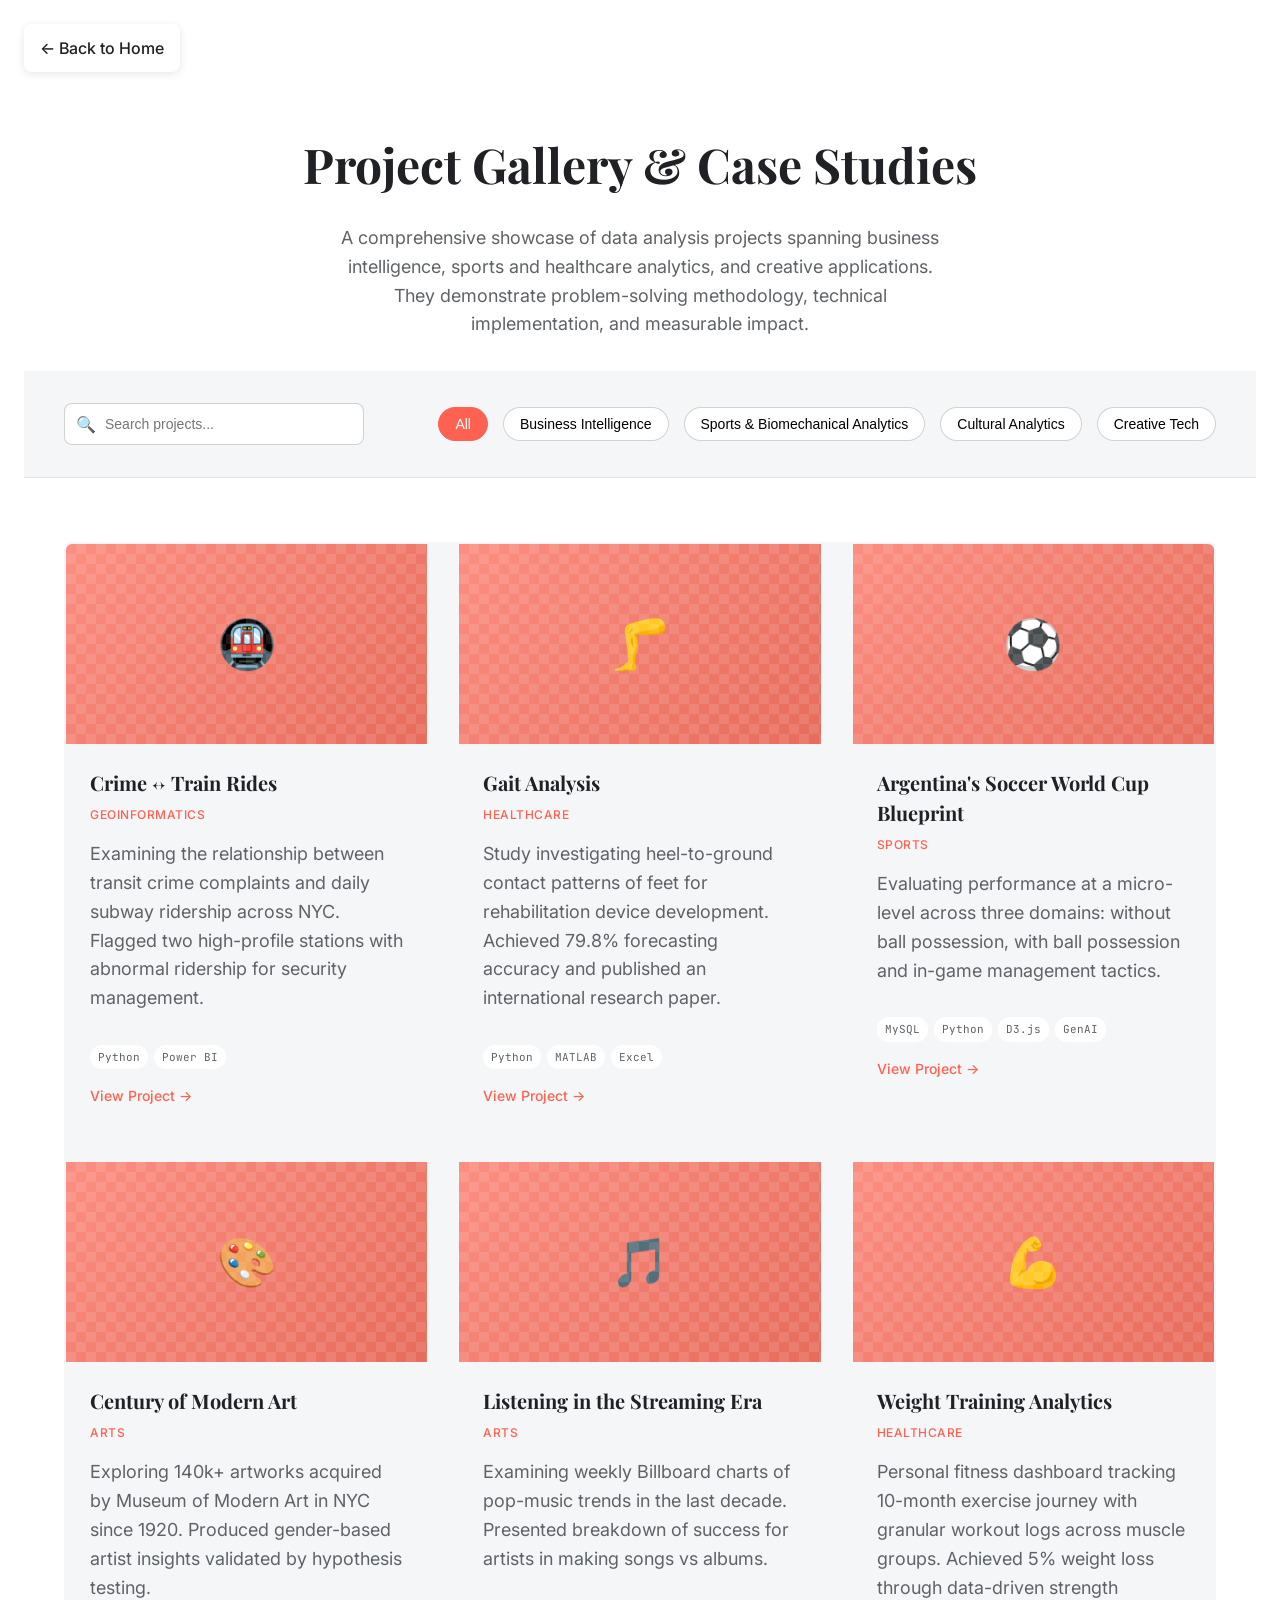
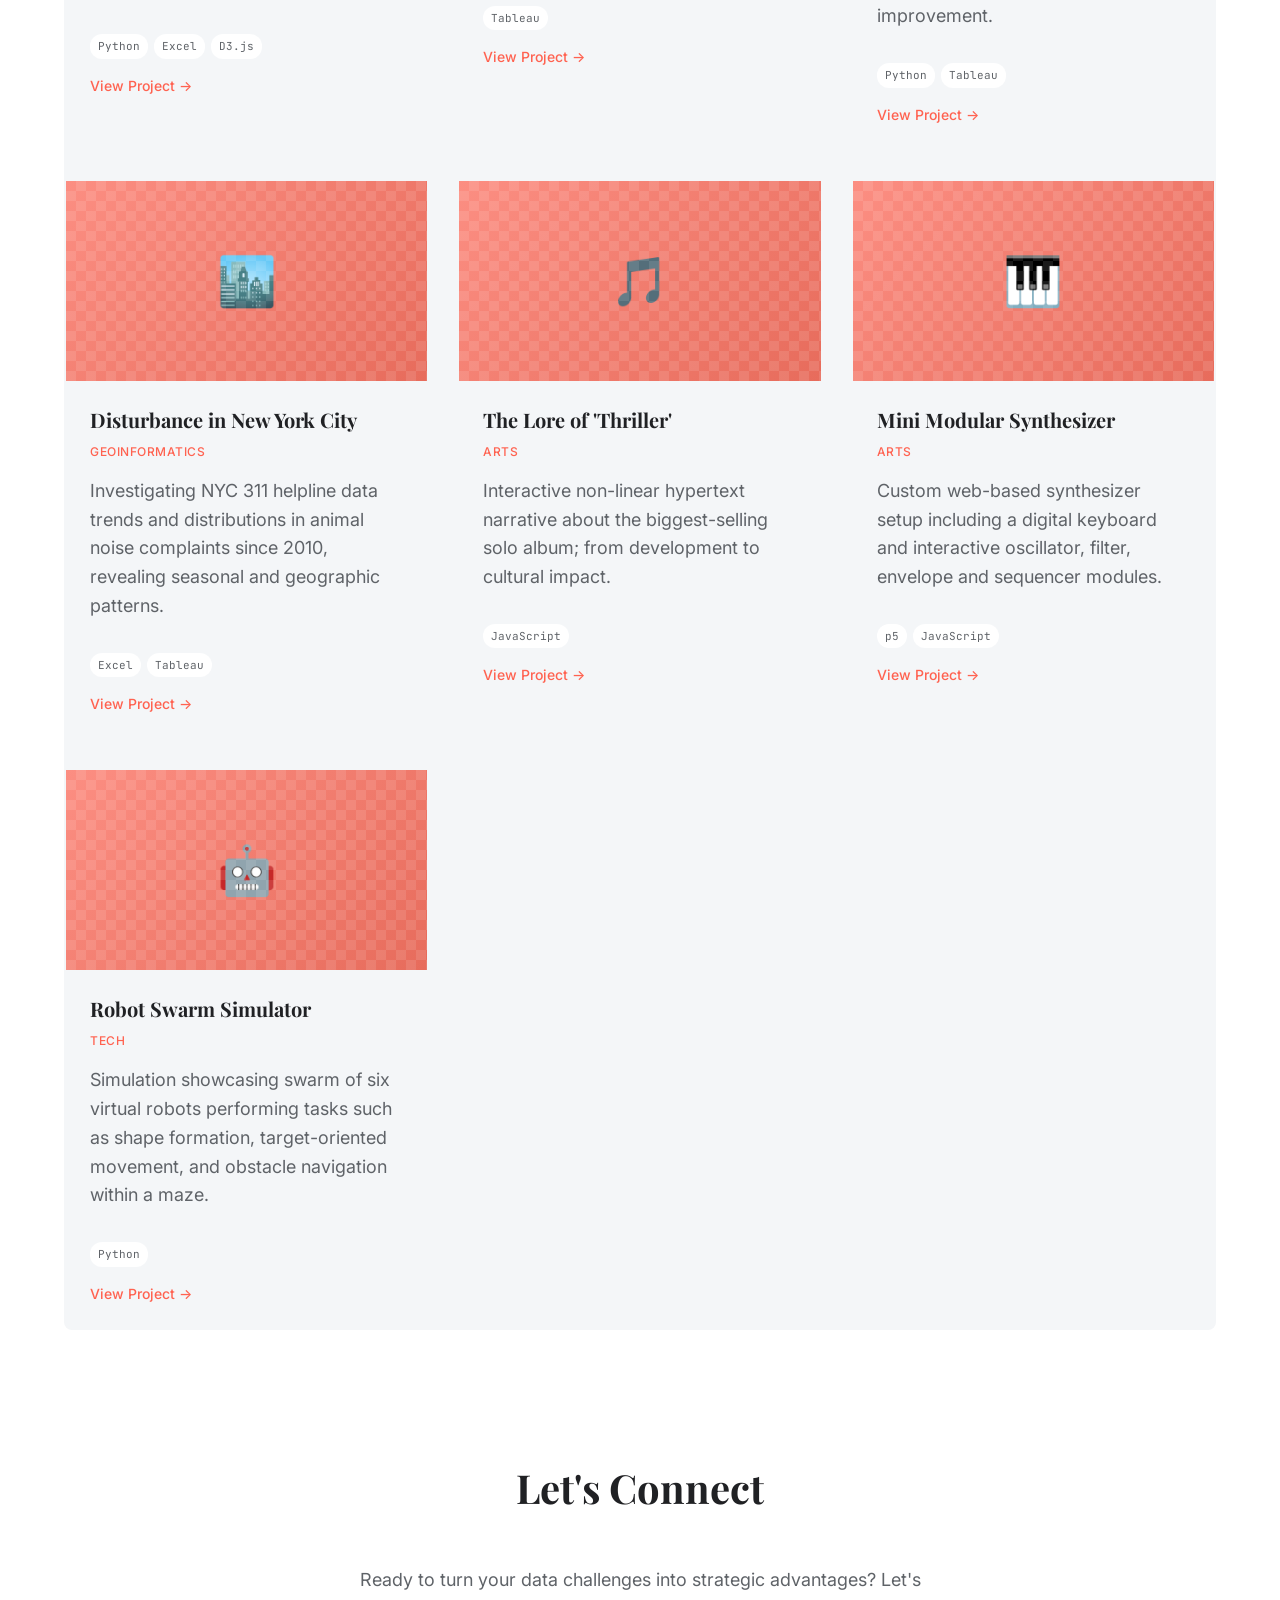
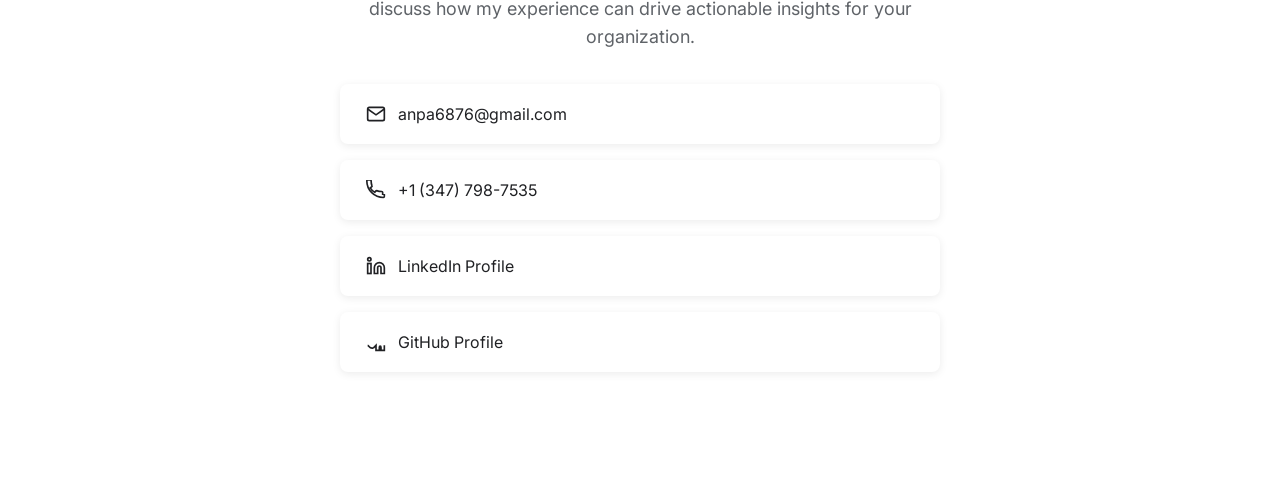
==== projects.html @ 703b0977 "Initial commit With latest experience" ====
<!DOCTYPE html>
<html lang="en">
<head>
  <meta charset="UTF-8">
  <meta name="viewport" content="width=device-width, initial-scale=1.0">
  <title>Partha's Project Gallery & Case Studies</title>
  <link rel="preconnect" href="https://fonts.googleapis.com">
  <link rel="preconnect" href="https://fonts.gstatic.com" crossorigin>
  <link href="https://fonts.googleapis.com/css2?family=Playfair+Display:wght@400;700&family=Inter:wght@400;500;600&family=JetBrains+Mono:wght@400;500&display=swap" rel="stylesheet">
  <link rel="stylesheet" href="styles.css">
  <style>
    /* Additional styles for projects page */
    .projects-hero {
      padding: 128px 0 64px;
      background: white;
    }
    
    .projects-hero .container {
      display: block;
      text-align: center;
    }
    
    .projects-hero h1 {
      font-family: 'Playfair Display', serif;
      font-weight: 700;
      font-size: clamp(32px, 5vw, 48px);
      margin-bottom: 24px;
      color: #202124;
    }
    
    .projects-hero p {
      font-size: 18px;
      color: #5f6368;
      max-width: 600px;
      margin: 0 auto 32px;
      line-height: 1.6;
    }
    
    .projects-stats {
      display: flex;
      justify-content: center;
      gap: 48px;
      flex-wrap: wrap;
      margin-bottom: 32px;
    }
    
    .stat-item {
      text-align: center;
    }
    
    .stat-number {
      font-weight: 600;
      font-size: 24px;
      color: #FF6250;
      display: block;
    }
    
    .stat-label {
      font-size: 14px;
      color: #5f6368;
    }
    
    .filters-section {
      padding: 32px 0;
      background: #F4F6F8;
      border-bottom: 1px solid rgba(32, 33, 36, 0.1);
    }
    
    .filters-container {
      max-width: 1200px;
      margin: 0 auto;
      padding: 0 24px;
      display: flex;
      flex-wrap: wrap;
      gap: 16px;
      align-items: center;
      justify-content: space-between;
    }
    
    .search-box {
      position: relative;
      flex: 1;
      max-width: 300px;
    }
    
    .search-box input {
      width: 100%;
      padding: 12px 16px 12px 40px;
      border: 1px solid rgba(32, 33, 36, 0.2);
      border-radius: 8px;
      font-size: 14px;
      background: white;
    }
    
    .search-box::before {
      content: '🔍';
      position: absolute;
      left: 12px;
      top: 50%;
      transform: translateY(-50%);
      color: #5f6368;
    }
    
    .category-filters {
      display: flex;
      flex-wrap: wrap;
      gap: 15px;
    }
    
    .category-btn {
      padding: 8px 16px;
      border: 1px solid rgba(32, 33, 36, 0.2);
      background: white;
      border-radius: 20px;
      font-size: 14px;
      cursor: pointer;
      transition: all 200ms ease;
    }
    
    .category-btn.active {
      background: #FF6250;
      color: white;
      border-color: #FF6250;
    }
    
    .category-btn:hover:not(.active) {
      background: #f8f9fa;
    }
    
    .projects-grid-full {
      padding: 64px 0;
      background: white;
    }
    
    .projects-grid-full .container {
      max-width: 1200px;
      margin: 0 auto;
      padding: 0 24px;
    }
    
    .grid {
      display: grid;
      grid-template-columns: repeat(3, 1fr);
      gap: 32px;
      background: #F4F6F8;
      border-radius: 8px;
      overflow: hidden;
      transition: all 200ms ease;
      border: 2px solid transparent;
    }
    
    .project-card-full:hover {
      transform: translateY(-4px);
      box-shadow: 0 8px 24px rgba(0, 0, 0, 0.12);
      border-color: #FF6250;
    }
    
    .project-image {
      height: 200px;
      background: linear-gradient(135deg, #ff6250b3, #e55542db);
      display: flex;
      align-items: center;
      justify-content: center;
      color: white;
      font-size: 48px;
      position: relative;
      overflow: hidden;
    }
    
    .project-image::after {
      content: '';
      position: absolute;
      inset: 0;
      background: linear-gradient(45deg, rgba(255,255,255,0.1) 25%, transparent 25%, transparent 75%, rgba(255,255,255,0.1) 75%), 
                  linear-gradient(45deg, rgba(255,255,255,0.1) 25%, transparent 25%, transparent 75%, rgba(255,255,255,0.1) 75%);
      background-size: 20px 20px;
      background-position: 0 0, 10px 10px;
    }
    
    .project-content-full {
      padding: 24px;
    }
    
    .project-header {
      display: flex;
      justify-content: between;
      align-items: flex-start;
      margin-bottom: 16px;
    }
    
    .project-title-full {
      font-family: 'Playfair Display', serif;
      font-weight: 700;
      font-size: 20px;
      color: #202124;
      margin-bottom: 8px;
      text-align: left;

    }
    
    .project-category {
      font-size: 12px;
      color: #FF6250;
      font-weight: 500;
      text-transform: uppercase;
      letter-spacing: 0.5px;
      text-align: left;

    }
    
    .project-description-full {
      color: #5f6368;
      font-size: 14px;
      line-height: 1.5;
      margin-bottom: 16px;
      text-align: left;
    }
    
    .project-tech-full {
      display: flex;
      flex-wrap: wrap;
      gap: 6px;
      margin-bottom: 16px;
    }
    
    .tech-tag-full {
      background: white;
      color: #5f6368;
      padding: 4px 8px;
      border-radius: 12px;
      font-size: 11px;
      font-family: 'JetBrains Mono', monospace;
    }
    
    .project-links {
      display: flex;
      gap: 12px;
    }
    
    .project-link-full {
      display: inline-flex;
      align-items: center;
      gap: 6px;
      color: #FF6250;
      text-decoration: none;
      font-size: 14px;
      font-weight: 500;
      transition: color 200ms ease;
    }
    
    .project-link-full:hover {
      color: #e55542;
    }
    
    .back-to-home {
      position: fixed;
      top: 24px;
      left: 24px;
      background: white;
      color: #202124;
      padding: 12px 16px;
      border-radius: 8px;
      text-decoration: none;
      font-weight: 500;
      box-shadow: 0 2px 8px rgba(0, 0, 0, 0.1);
      transition: all 200ms ease;
      z-index: 1000;
    }
    
    .back-to-home:hover {
      background: #FF6250;
      color: white;
      transform: translateY(-2px);
      box-shadow: 0 4px 12px rgba(255, 98, 80, 0.3);
    }
    
    @media (max-width: 768px) {
      .grid {
        grid-template-columns: repeat(2, 1fr);
        gap: 24px;
      }
    }
    
    @media (max-width: 640px) {
      .grid {
        grid-template-columns: 1fr;
        gap: 20px;
      }
      
      .projects-stats {
        gap: 24px;
      }
      
      .filters-container {
        flex-direction: column;
        align-items: stretch;
      }
      
      .search-box {
        max-width: none;
      }
      
      .category-filters {
        justify-content: center;
      }
      
      .back-to-home {
        position: static;
        margin: 24px;
        display: inline-block;
        text-align: center;
      }
    }
  </style>
</head>
<body>
  <a href="index.html" class="back-to-home">← Back to Home</a>

  <!-- Hero Section -->
  <section class="projects-hero">
    <div class="container">
      <h1>Project Gallery & Case Studies</h1>
      <p>A comprehensive showcase of data analysis projects spanning business intelligence, sports and healthcare analytics, and creative applications. They demonstrate problem-solving methodology, technical implementation, and measurable impact.</p>
      
      <!-- <div class="projects-stats">
        <div class="stat-item">
          <span class="stat-number">10</span>
          <span class="stat-label">Projects</span>
        </div>
        <div class="stat-item">
          <span class="stat-number">6</span>
          <span class="stat-label">Domains</span>
        </div>
        <div class="stat-item">
          <span class="stat-number">$1.2M</span>
          <span class="stat-label">Annual Impact</span>
        </div>
      </div>
    </div>
  </section> -->

  <!-- Filters -->
  <section class="filters-section">
    <div class="filters-container">
      <div class="search-box">
        <input type="text" id="searchInput" placeholder="Search projects...">
      </div>
      
      <div class="category-filters">
        <button class="category-btn active" data-category="all">All</button>
        <button class="category-btn" data-category="business">Business Intelligence</button>
        <button class="category-btn" data-category="sports">Sports & Biomechanical Analytics</button>
        <button class="category-btn" data-category="cultural">Cultural Analytics</button>
        <button class="category-btn" data-category="creative">Creative Tech</button>
      </div>
    </div>
  </section>

  <!-- Projects Grid -->
  <section class="projects-grid-full">
    <div class="container">
      <div class="grid" id="projectsGrid">
        <!-- Crime & Transit -->
        <div class="project-card-full" data-category="business">
          <div class="project-image">🚇</div>
          <div class="project-content-full">
            <div class="project-header">
              <div>
                <h3 class="project-title-full">Crime ↔ Train Rides</h3>
                <div class="project-category">Geoinformatics</div>
              </div>
            </div>
            <p class="project-description-full">
              Examining the relationship between transit crime complaints and daily subway ridership across NYC. Flagged two high-profile stations with abnormal ridership for security management.
            </p>
            <div class="project-tech-full">
              <span class="tech-tag-full">Python</span>
              <span class="tech-tag-full">Power BI</span>
            </div>
            <div class="project-links">
              <a href="https://a-partha.github.io/NYC-Subway-Analysis/report.html" class="project-link-full" target="_blank" rel="noopener">
                View Project →
              </a>
            </div>
          </div>
        </div>


        <!-- Muscle Modeling -->
        <div class="project-card-full" data-category="sports">
          <div class="project-image">🦵</div>
          <div class="project-content-full">
            <div class="project-header">
              <div>
                <h3 class="project-title-full">Gait Analysis</h3>
                <div class="project-category">Healthcare</div>
              </div>
            </div>
            <p class="project-description-full">
              Study investigating heel-to-ground contact patterns of feet for rehabilitation device development. Achieved 79.8% forecasting accuracy and published an international research paper.
            </p>
            <div class="project-tech-full">
              <span class="tech-tag-full">Python</span>
              <span class="tech-tag-full">MATLAB</span>
              <span class="tech-tag-full">Excel</span>
            </div>
            <div class="project-links">
              <a href="https://doi.org/10.1016/j.ifacol.2020.06.040" class="project-link-full" target="_blank" rel="noopener">
                View Project →
              </a>
            </div>
          </div>
        </div>

        
        <!-- World Cup -->
        <div class="project-card-full" data-category="sports">
          <div class="project-image">⚽</div>
          <div class="project-content-full">
            <div class="project-header">
              <div>
                <h3 class="project-title-full">Argentina's Soccer World Cup Blueprint</h3>
                <div class="project-category">Sports</div>
              </div>
            </div>
            <p class="project-description-full">
              Evaluating performance at a micro-level across three domains: without ball possession, with ball possession and in-game management tactics.
            </p>
            <div class="project-tech-full">
              <span class="tech-tag-full">MySQL</span>
              <span class="tech-tag-full">Python</span>
              <span class="tech-tag-full">D3.js</span>
              <span class="tech-tag-full">GenAI</span>
            </div>
            <div class="project-links">
              <a href="https://a-partha.github.io/Masters-Capstone-Project/" class="project-link-full" target="_blank" rel="noopener">
                View Project →
              </a>
            </div>
          </div>
        </div>

        <!-- MoMA Art -->
        <div class="project-card-full" data-category="cultural">
          <div class="project-image">🎨</div>
          <div class="project-content-full">
            <div class="project-header">
              <div>
                <h3 class="project-title-full">Century of Modern Art</h3>
                <div class="project-category">Arts</div>
              </div>
            </div>
            <p class="project-description-full">
              Exploring 140k+ artworks acquired by Museum of Modern Art in NYC since 1920. Produced gender-based artist insights validated by hypothesis testing.</p>
            <div class="project-tech-full">
              <span class="tech-tag-full">Python</span>
              <span class="tech-tag-full">Excel</span>
              <span class="tech-tag-full">D3.js</span>
            </div>
            <div class="project-links">
              <a href="https://a-partha.github.io/MoMA-Stats-Exploration/home.html" class="project-link-full" target="_blank" rel="noopener">
                View Project →
              </a>
            </div>
          </div>
        </div>

        <!-- Streaming Era -->
        <div class="project-card-full" data-category="cultural">
          <div class="project-image">🎵</div>
          <div class="project-content-full">
            <div class="project-header">
              <div>
                <h3 class="project-title-full">Listening in the Streaming Era</h3>
                <div class="project-category">Arts</div>
              </div>
            </div>
            <p class="project-description-full">
              Examining weekly Billboard charts of pop-music trends in the last decade. Presented breakdown of success for artists in making songs vs albums.            </p>
            <div class="project-tech-full">
              <span class="tech-tag-full">Tableau</span>
            </div>
            <div class="project-links">
              <a href="https://public.tableau.com/app/profile/anipartha/viz/FinalProject-Part1_17156310192070/Story1" class="project-link-full" target="_blank" rel="noopener">
                View Project →
              </a>
            </div>
          </div>
        </div>

        <!-- Weight Training -->
        <div class="project-card-full" data-category="sports">
          <div class="project-image">💪</div>
          <div class="project-content-full">
            <div class="project-header">
              <div>
                <h3 class="project-title-full">Weight Training Analytics</h3>
                <div class="project-category">Healthcare</div>
              </div>
            </div>
            <p class="project-description-full">
              Personal fitness dashboard tracking 10-month exercise journey with granular workout logs across muscle groups. Achieved 5% weight loss through data-driven strength improvement.
            </p>
            <div class="project-tech-full">
              <span class="tech-tag-full">Python</span>
              <span class="tech-tag-full">Tableau</span>
            </div>
            <div class="project-links">
              <a href="https://public.tableau.com/views/A10-MonthWeightTrainingJourney/Dashboard" class="project-link-full" target="_blank" rel="noopener">
                View Project →
              </a>
            </div>
          </div>
        </div>

        <!-- NYC Disturbance -->
        <div class="project-card-full" data-category="business">
          <div class="project-image">🏙️</div>
          <div class="project-content-full">
            <div class="project-header">
              <div>
                <h3 class="project-title-full">Disturbance in New York City</h3>
                <div class="project-category">Geoinformatics</div>
              </div>
            </div>
            <p class="project-description-full">
              Investigating NYC 311 helpline data trends and distributions in animal noise complaints since 2010, revealing seasonal and geographic patterns.
            </p>
            <div class="project-tech-full">
              <span class="tech-tag-full">Excel</span>
              <span class="tech-tag-full">Tableau</span>
            </div>
            <div class="project-links">
              <a href="https://public.tableau.com/app/profile/anipartha/viz/Project1_17089966490800/CountAreaChart" class="project-link-full" target="_blank" rel="noopener">
                View Project →
              </a>
            </div>
          </div>
        </div>

        <!-- Thriller Lore -->
        <div class="project-card-full" data-category="creative">
          <div class="project-image">🎵</div>
          <div class="project-content-full">
            <div class="project-header">
              <div>
                <h3 class="project-title-full">The Lore of 'Thriller'</h3>
                <div class="project-category">Arts</div>
              </div>
            </div>
            <p class="project-description-full">
              Interactive non-linear hypertext narrative about the biggest-selling solo album; from development to cultural impact.
            </p>
            <div class="project-tech-full">
              <span class="tech-tag-full">JavaScript</span>
            </div>
            <div class="project-links">
              <a href="https://a-partha.github.io/Interactive-Hypertext-Project/home.html" class="project-link-full" target="_blank" rel="noopener">
                View Project →
              </a>
            </div>
          </div>
        </div>

        <!-- Modular Synth -->
        <div class="project-card-full" data-category="creative">
          <div class="project-image">🎹</div>
          <div class="project-content-full">
            <div class="project-header">
              <div>
                <h3 class="project-title-full">Mini Modular Synthesizer</h3>
                <div class="project-category">Arts</div>
              </div>
            </div>
            <p class="project-description-full">
              Custom web-based synthesizer setup including a digital keyboard and interactive oscillator, filter, envelope and sequencer modules.
            </p>
            <div class="project-tech-full">
              <span class="tech-tag-full">p5</span>
              <span class="tech-tag-full">JavaScript</span>
            </div>
            <div class="project-links">
              <a href="https://a-partha.github.io/p5-Modular-Synthesizer/synth.html" class="project-link-full" target="_blank" rel="noopener">
                View Project →
              </a>
            </div>
          </div>
        </div>

        <!-- Robot Swarm -->
        <div class="project-card-full" data-category="creative">
          <div class="project-image">🤖</div>
          <div class="project-content-full">
            <div class="project-header">
              <div>
                <h3 class="project-title-full">Robot Swarm Simulator</h3>
                <div class="project-category">Tech</div>
              </div>
            </div>
            <p class="project-description-full">
              Simulation showcasing swarm of six virtual robots performing tasks such as shape formation, target-oriented movement, and obstacle navigation within a maze.
            </p>
            <div class="project-tech-full">
              <span class="tech-tag-full">Python</span>
            </div>
            <div class="project-links">
              <a href="https://youtu.be/flyl1zKTZV0" class="project-link-full" target="_blank" rel="noopener">
                View Project →
              </a>
            </div>
          </div>
        </div>


      </div>
    </div>
  </section>

  <!-- Contact Section -->
  <section class="contact" id="contact">
    <div class="container">
      <h2 class="section-title">Let's Connect</h2>
      <div class="contact-content">
        <div class="contact-info">
          <p class="contact-description">
            Ready to turn your data challenges into strategic advantages? 
            Let's discuss how my experience can drive actionable insights for your organization.
          </p>
          <div class="contact-links">
            <a href="mailto:anpa6876@gmail.com" class="contact-link" target="_blank" rel="noopener">
              <svg width="20" height="20" viewBox="0 0 24 24" fill="none" stroke="currentColor" stroke-width="2">
                <path d="M4 4H20C21.1 4 22 4.9 22 6V18C22 19.1 21.1 20 20 20H4C2.9 20 2 19.1 2 18V6C2 4.9 2.9 4 4 4Z"/>
                <polyline points="22,6 12,13 2,6"/>
              </svg>
              anpa6876@gmail.com
            </a>
            <a href="tel:+13477987535" class="contact-link" target="_blank" rel="noopener">
              <svg width="20" height="20" viewBox="0 0 24 24" fill="none" stroke="currentColor" stroke-width="2">
                <path d="M22 16.92V19.92C22 20.52 21.52 21 20.92 21C10.03 21 1 11.97 1 1.08C1 0.48 1.48 0 2.08 0H5.08C5.68 0 6.16 0.48 6.16 1.08C6.16 3.23 6.53 5.31 7.22 7.26C7.32 7.51 7.24 7.8 7.03 7.97L5.25 9.37C6.35 11.72 8.28 13.65 10.63 14.75L12.03 12.97C12.2 12.76 12.49 12.68 12.74 12.78C14.69 13.47 16.77 13.84 18.92 13.84C19.52 13.84 20 14.32 20 14.92V17.92"/>
              </svg>
              +1 (347) 798-7535
            </a>
            <a href="https://www.linkedin.com/in/ani-partha" class="contact-link" target="_blank" rel="noopener">
              <svg width="20" height="20" viewBox="0 0 24 24" fill="none" stroke="currentColor" stroke-width="2">
                <path d="M16 8A6 6 0 0 1 22 14V21H18V14A2 2 0 0 0 16 12A2 2 0 0 0 14 14V21H10V14A6 6 0 0 1 16 8Z"/>
                <rect x="2" y="9" width="4" height="12"/>
                <circle cx="4" cy="4" r="2"/>
              </svg>
              LinkedIn Profile
            </a>
            <a href="https://www.github.com/a-partha" class="contact-link" target="_blank" rel="noopener">
              <svg width="20" height="20" viewBox="0 0 24 24" fill="none" stroke="currentColor" stroke-width="2">
                <path d="M9 19C4 20.5 4 16.5 2 16M22 16V22H18V18.5C18 17.5 17.5 17 17 17C16.5 17 16 17.5 16 18.5V22H12V16L9 19"/>
              </svg>
              GitHub Profile
            </a>
          </div>
        </div>
      </div>
    </div>
  </section>

  <script>
    // Search and filter functionality
    const searchInput = document.getElementById('searchInput');
    const categoryBtns = document.querySelectorAll('.category-btn');
    const projectCards = document.querySelectorAll('.project-card-full');

    let currentCategory = 'all';
    let currentSearch = '';

    function filterProjects() {
      projectCards.forEach(card => {
        const category = card.dataset.category;
        const title = card.querySelector('.project-title-full').textContent.toLowerCase();
        const description = card.querySelector('.project-description-full').textContent.toLowerCase();
        
        const matchesCategory = currentCategory === 'all' || category === currentCategory;
        const matchesSearch = currentSearch === '' || 
                             title.includes(currentSearch) || 
                             description.includes(currentSearch);
        
        if (matchesCategory && matchesSearch) {
          card.style.display = 'block';
        } else {
          card.style.display = 'none';
        }
      });
    }

    // Search functionality
    searchInput.addEventListener('input', (e) => {
      currentSearch = e.target.value.toLowerCase();
      filterProjects();
    });

    // Category filter functionality
    categoryBtns.forEach(btn => {
      btn.addEventListener('click', () => {
        categoryBtns.forEach(b => b.classList.remove('active'));
        btn.classList.add('active');
        currentCategory = btn.dataset.category;
        filterProjects();
      });
    });

    // Smooth scroll for anchor links
    document.querySelectorAll('a[href^="#"]').forEach(anchor => {
      anchor.addEventListener('click', function (e) {
        e.preventDefault();
        const target = document.querySelector(this.getAttribute('href'));
        if (target) {
          target.scrollIntoView({
            behavior: 'smooth',
            block: 'start'
          });
        }
      });
    });
  </script>
</body>
</html>
---- styles.css ----
/* Reset and Base Styles */
* {
  margin: 0;
  padding: 0;
  box-sizing: border-box;
}

html {
  scroll-behavior: smooth;
}

body {
  font-family: 'Inter', sans-serif;
  font-size: 16px;
  line-height: 1.5;
  color: #202124;
  background-color: #F4F6F8;
  overflow-x: hidden;
}

/* Container */
.container {
  max-width: 1280px;
  margin: 0 auto;
  padding: 0 24px;
}

/* Navigation */
.nav {
  position: fixed;
  top: 0;
  left: 0;
  right: 0;
  background: rgba(244, 246, 248, 0.95);
  backdrop-filter: blur(10px);
  border-bottom: 1px solid rgba(32, 33, 36, 0.1);
  z-index: 1000;
  transition: all 200ms ease;
}

.nav-container {
  max-width: 1280px;
  margin: 0 auto;
  padding: 0 24px;
  display: flex;
  justify-content: space-between;
  align-items: center;
  height: 64px;
}

.nav-logo {
  font-family: 'Playfair Display', serif;
  font-weight: 700;
  font-size: 24px;
  color: #FF6250;
}

.nav-links {
  display: flex;
  gap: 32px;
}

.nav-link {
  text-decoration: none;
  color: #202124;
  font-weight: 500;
  transition: color 200ms ease;
  position: relative;
}

.nav-link:hover {
  color: #FF6250;
}

.nav-link::after {
  content: '';
  position: absolute;
  bottom: -4px;
  left: 0;
  width: 0;
  height: 2px;
  background-color: #FF6250;
  transition: width 200ms ease;
}

.nav-link:hover::after {
  width: 100%;
}

/* Hero Section */
.hero {
  padding: 128px 0 64px;
  min-height: 100vh;
  display: flex;
  align-items: center;
}

.hero-content {
  grid-column: 1 / -1;
  text-align: center;
  max-width: 800px;
  margin: 0 auto;
}

.hero-tagline {
  font-family: 'Playfair Display', serif;
  font-weight: 700;
  font-size: clamp(38px, 2vw, 48px);
  line-height: 1.2;
  margin-bottom: 32px;
  color: #202124;
  animation: fadeUp 800ms ease forwards;
  opacity: 0;
  /* white-space: nowrap;  */
  text-align: center;
}

/* Allow wrapping on small screens */
@media (max-width: 700px) {
  .hero-tagline {
    white-space: normal;
  }
}

.hero-name {
  margin-bottom: 48px;
  animation: fadeUp 800ms ease 200ms forwards;
  opacity: 0;
}

.hero-name h2 {
  font-family: 'Playfair Display', serif;
  font-weight: 400;
  font-size: clamp(24px, 4vw, 28px);
  margin-bottom: 8px;

}

.hero-title {
  font-size: 18px;
  font-weight: 500;
  color: #5f6368;
}

.hero-highlights {
  display: grid;
  gap: 24px;
  margin-bottom: 48px;
  animation: fadeUp 800ms ease 400ms forwards;
  opacity: 0;
}

.highlight {
  display: flex;
  flex-direction: column;
  gap: 8px;
  padding: 24px;
  background: white;
  border-radius: 8px;
  box-shadow: 0 2px 8px rgba(0, 0, 0, 0.08);
  transition: transform 200ms ease, box-shadow 200ms ease;
}

.highlight:hover {
  transform: translateY(-4px);
  box-shadow: 0 8px 24px rgba(0, 0, 0, 0.12);
}

.highlight-number {
  font-weight: 600;
  font-size: 20px;
  color: #FF6250;
}

.highlight-text {
  color: #5f6368;
  font-size: 14px;
}

.hero-stack {
  margin-bottom: 48px;
  padding: 24px;
  background: white;
  border-radius: 8px;
  box-shadow: 0 2px 8px rgba(0, 0, 0, 0.08);
  animation: fadeUp 800ms ease 600ms forwards;
  opacity: 0;
}

.hero-stack p {
  font-family: 'JetBrains Mono', monospace;
  font-size: 14px;
  color: #202124;
}

.hero-actions {
  display: flex;
  gap: 16px;
  justify-content: center;
  flex-wrap: wrap;
  animation: fadeUp 800ms ease 800ms forwards;
  opacity: 0;
}

/* Buttons */
.btn {
  display: inline-flex;
  align-items: center;
  gap: 8px;
  padding: 12px 24px;
  min-height: 44px;
  min-width: 44px;
  border-radius: 8px;
  text-decoration: none;
  font-weight: 500;
  transition: all 200ms ease;
  cursor: pointer;
  border: 2px solid transparent;
}

.btn-primary {
  background-color: #FF6250;
  color: white;
}

.btn-primary:hover {
  background-color: #e55542;
  transform: translateY(-2px);
  box-shadow: 0 4px 12px rgba(255, 98, 80, 0.3);
}

.btn-secondary {
  background-color: transparent;
  color: #FF6250;
  border-color: #FF6250;
}

.btn-secondary:hover {
  background-color: #FF6250;
  color: white;
  transform: translateY(-2px);
  box-shadow: 0 4px 12px rgba(255, 98, 80, 0.3);
}

/* Section Titles */
.section-title {
  font-family: 'Playfair Display', serif;
  font-weight: 700;
  font-size: clamp(28px, 4vw, 40px);
  margin-bottom: 48px;
  text-align: center;
  grid-column: 1 / -1;
}

/* Experience Section */
.experience {
  padding: 64px 0;
}

.experience-cards {
  grid-column: 1 / -1;
  display: grid;
  gap: 32px;
}

.experience-card {
  background: white;
  border-radius: 8px;
  padding: 32px;
  box-shadow: 0 2px 8px rgba(0, 0, 0, 0.08);
  transition: all 200ms ease;
  border: 2px solid transparent;
}

.experience-card:hover {
  transform: translateY(-4px);
  box-shadow: 0 8px 24px rgba(0, 0, 0, 0.12);
  border-color: #FF6250;
}

.experience-header {
  margin-bottom: 24px;
}

.experience-header h3 {
  font-family: 'Playfair Display', serif;
  font-weight: 700;
  font-size: 24px;
  margin-bottom: 8px;
  color: #202124;
}

.experience-meta {
  display: flex;
  gap: 16px;
  align-items: center;
  flex-wrap: wrap;
}

.role {
  font-weight: 600;
  color: #FF6250;
}

.dates {
  font-family: 'JetBrains Mono', monospace;
  font-size: 14px;
  color: #5f6368;
}

.experience-highlights {
  display: flex;
  flex-direction: column;
  gap: 12px;
}

.highlight-item {
  display: flex;
  gap: 12px;
  align-items: flex-start;
}

.bullet {
  color: #FF6250;
  font-weight: 600;
  flex-shrink: 0;
}

/* Projects Section */
.projects {
  padding: 64px 0;
  background: white;
}

.projects-grid {
  grid-column: 1 / -1;
  display: grid;
  grid-template-columns: repeat(auto-fit, minmax(350px, 1fr));
  gap: 32px;
  margin-bottom: 48px;
}

.project-card {
  background: #F4F6F8;
  border-radius: 8px;
  padding: 32px;
  transition: all 200ms ease;
  border: 2px solid transparent;
  height: 100%;
  display: flex;
  flex-direction: column;
}

.project-card:hover {
  transform: translateY(-4px);
  box-shadow: 0 8px 24px rgba(0, 0, 0, 0.12);
  border-color: #FF6250;
}

.project-content {
  display: flex;
  flex-direction: column;
  height: 100%;
}

.project-title {
  font-family: 'Playfair Display', serif;
  font-weight: 700;
  font-size: 20px;
  margin-bottom: 16px;
  color: #202124;
}

.project-tech {
  display: flex;
  gap: 8px;
  margin-bottom: 16px;
  flex-wrap: wrap;
}

.tech-tag {
  background: white;
  color: #5f6368;
  padding: 4px 12px;
  border-radius: 16px;
  font-size: 12px;
  font-family: 'JetBrains Mono', monospace;
  font-weight: 500;
}

.project-description {
  color: #5f6368;
  margin-bottom: 24px;
  flex-grow: 1;
}

.project-link {
  display: inline-flex;
  align-items: center;
  gap: 8px;
  color: #FF6250;
  text-decoration: none;
  font-weight: 500;
  transition: all 200ms ease;
  align-self: flex-start;
}

.project-link:hover {
  color: #e55542;
  transform: translateX(4px);
}

.projects-cta {
  grid-column: 1 / -1;
  text-align: center;
  color: #5f6368;
  font-style: italic;
}

.exhibition-link {
  color: #FF6250;
  text-decoration: none;
  transition: color 200ms ease;
}

.exhibition-link:hover {
  color: #e55542;
  text-decoration: underline;
}

/* Contact Section */
.contact {
  padding: 64px 0;
}

.contact-content {
  grid-column: 1 / -1;
  text-align: center;
  max-width: 600px;
  margin: 0 auto;
}

.contact-description {
  font-size: 18px;
  color: #5f6368;
  margin-bottom: 32px;
  line-height: 1.6;
}

.contact-links {
  display: grid;
  gap: 16px;
}

.contact-link {
  display: inline-flex;
  align-items: center;
  gap: 12px;
  padding: 16px 24px;
  background: white;
  border-radius: 8px;
  text-decoration: none;
  color: #202124;
  transition: all 200ms ease;
  box-shadow: 0 2px 8px rgba(0, 0, 0, 0.08);
  border: 2px solid transparent;
}

.contact-link:hover {
  color: #FF6250;
  transform: translateY(-2px);
  box-shadow: 0 4px 12px rgba(0, 0, 0, 0.12);
  border-color: #FF6250;
}

.contact-link svg {
  flex-shrink: 0;
}

/* Animations */
@keyframes fadeUp {
  from {
    opacity: 0;
    transform: translateY(32px);
  }
  to {
    opacity: 1;
    transform: translateY(0);
  }
}

/* Responsive Design */
@media (max-width: 1024px) {
  .container {
    padding: 0 16px;
    gap: 16px;
  }
  
  .nav-container {
    padding: 0 16px;
  }
  
  .projects-grid {
    grid-template-columns: repeat(auto-fit, minmax(300px, 1fr));
  }
}

@media (max-width: 768px) {
  .nav-links {
    gap: 24px;
  }
  
  .nav-link {
    font-size: 14px;
  }
  
  .hero {
    padding: 96px 0 64px;
  }
  
  .hero-actions {
    flex-direction: column;
    align-items: center;
  }
  
  .btn {
    width: 100%;
    max-width: 280px;
    justify-content: center;
  }
  
  .experience-meta {
    flex-direction: column;
    align-items: flex-start;
    gap: 8px;
  }
  
  .projects-grid {
    grid-template-columns: 1fr;
  }
  
  .contact-links {
    gap: 12px;
  }
}

@media (max-width: 640px) {
  .nav-container {
    flex-direction: column;
    height: auto;
    padding: 16px;
    gap: 16px;
  }
  
  .nav-links {
    gap: 16px;
  }
  
  .hero {
    padding: 120px 0 64px;
  }
  
  .hero-highlights {
    gap: 16px;
  }
  
  .highlight {
    padding: 16px;
  }
  
  .hero-stack {
    padding: 16px;
  }
  
  .experience-card,
  .project-card {
    padding: 24px;
  }
  
  .section-title {
    margin-bottom: 32px;
  }
}

/* Accessibility and Motion Preferences */
@media (prefers-reduced-motion: reduce) {
  * {
    animation-duration: 0.01ms !important;
    animation-iteration-count: 1 !important;
    transition-duration: 0.01ms !important;
  }
  
  html {
    scroll-behavior: auto;
  }
}

/* Focus Styles for Accessibility */
a:focus,
button:focus,
.btn:focus {
  outline: 2px solid #FF6250;
  outline-offset: 2px;
}

/* High Contrast Mode Support */
@media (prefers-contrast: high) {
  .hero-highlights .highlight,
  .experience-card,
  .project-card,
  .contact-link {
    border: 2px solid #202124;
  }
}
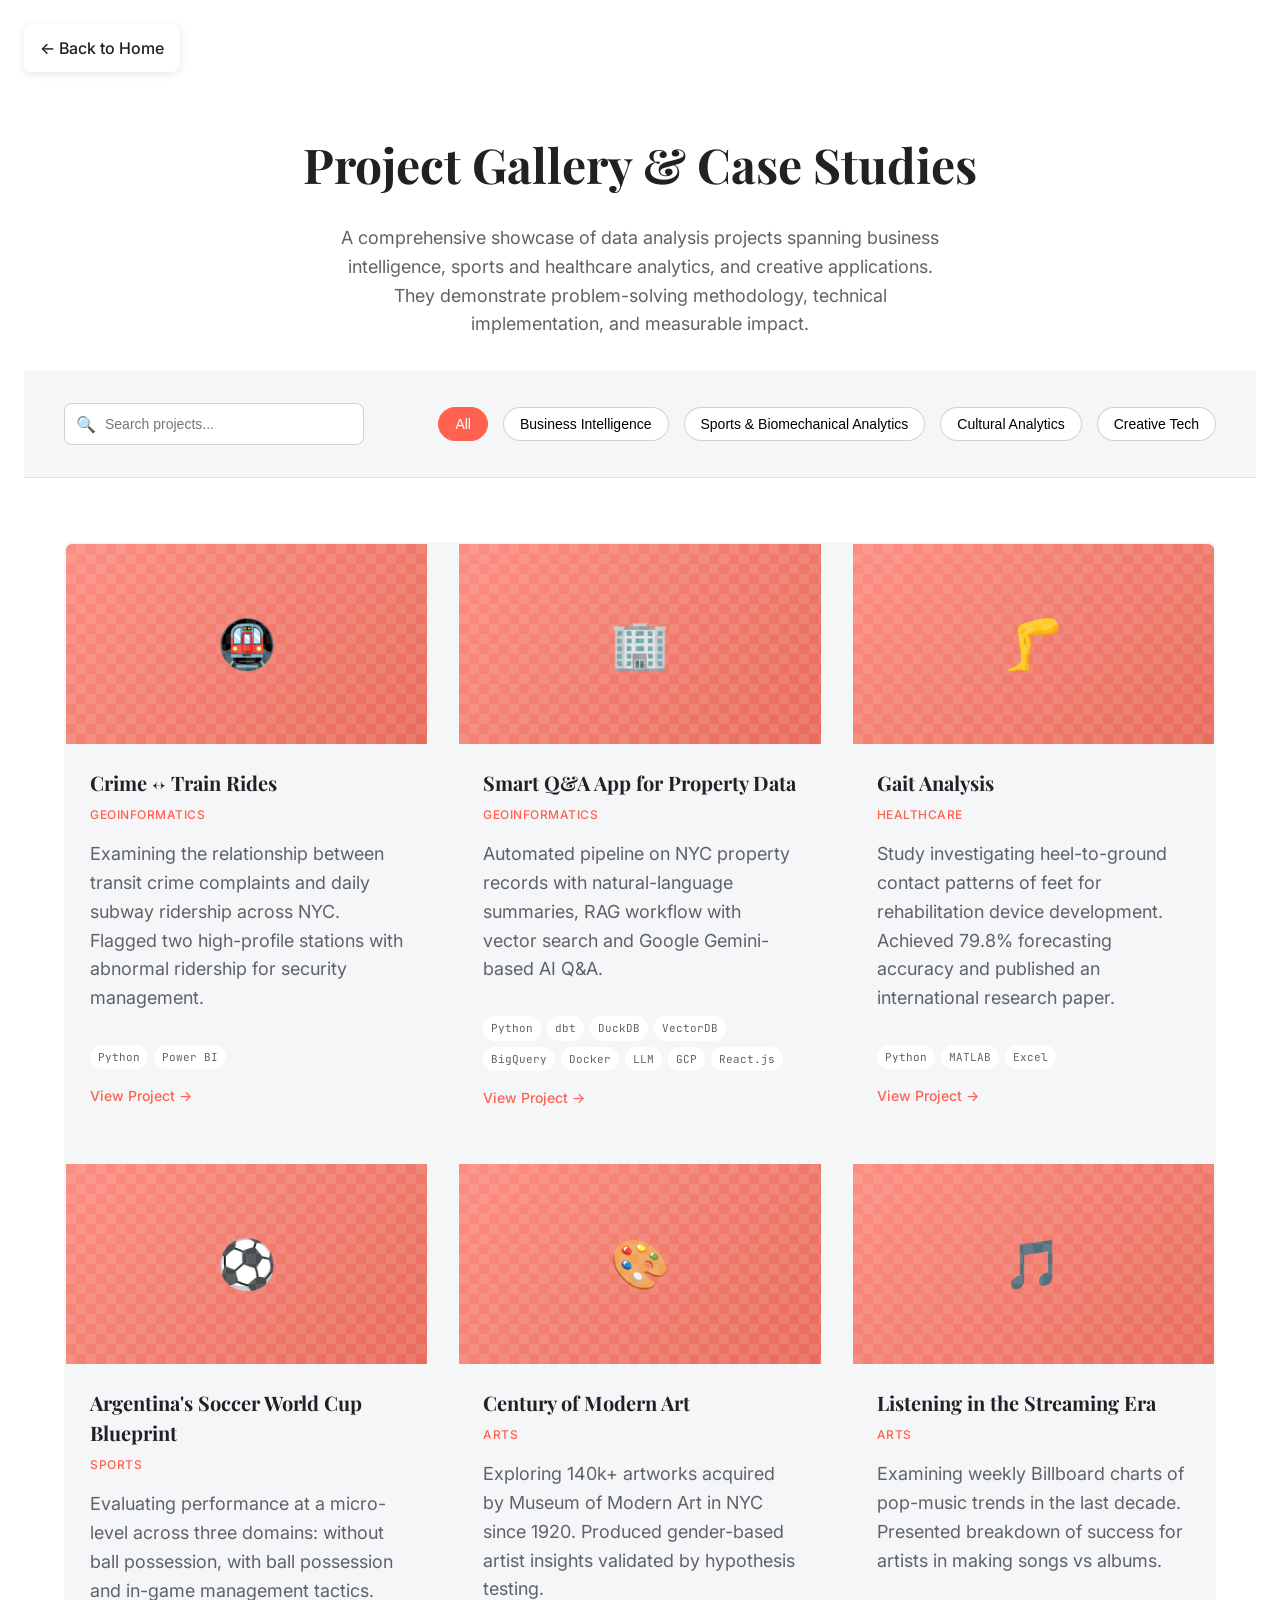
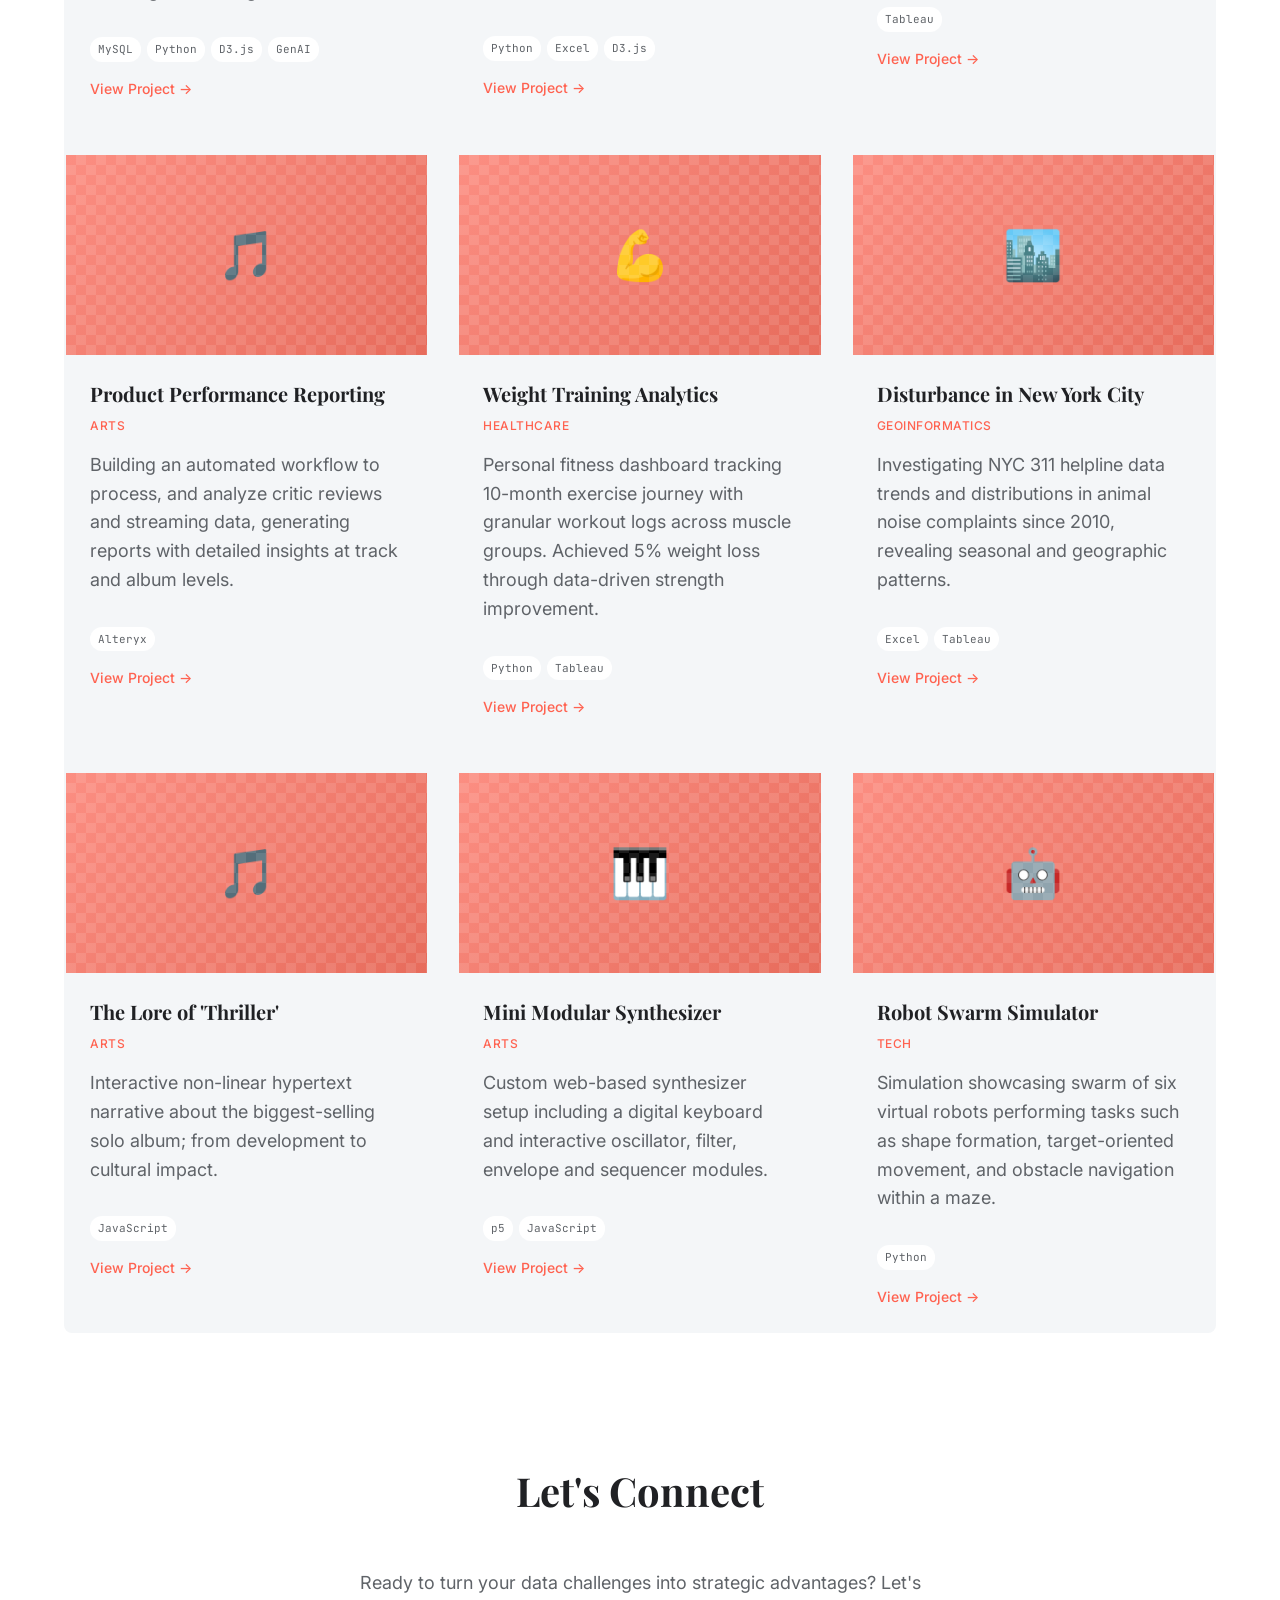
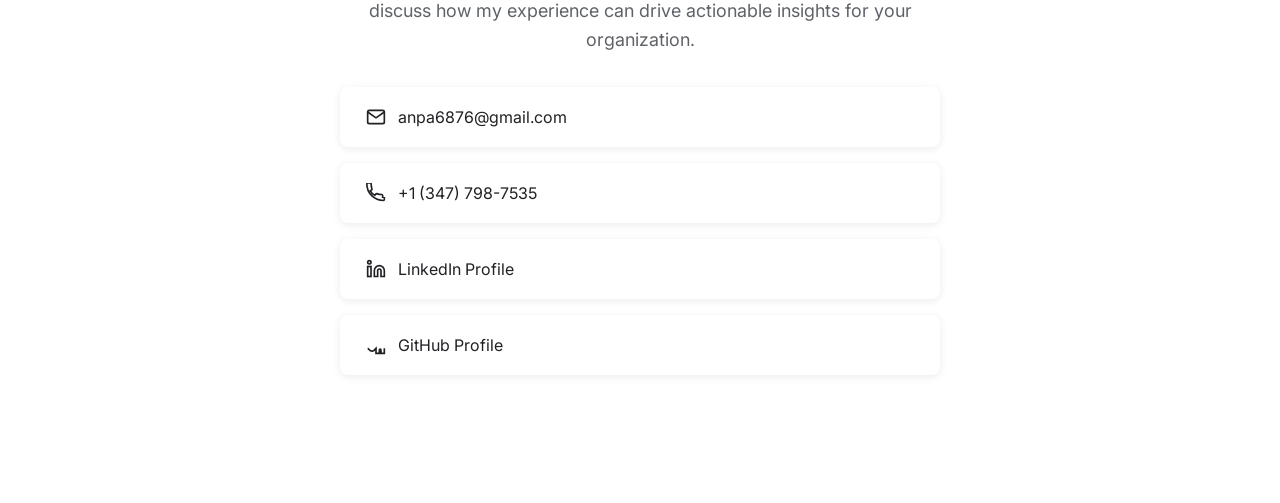
==== commit 7fd709b1: "Project  + Experience Updates" ====
--- a/projects.html
+++ b/projects.html
@@ -385,6 +385,39 @@
           </div>
         </div>
 
+        <!-- Property Deeds -->
+        <div class="project-card-full" data-category="business">
+          <div class="project-image">🏢</div>
+          <div class="project-content-full">
+            <div class="project-header">
+              <div>
+                <h3 class="project-title-full">Smart Q&A App for Property Data</h3>
+                <div class="project-category">Geoinformatics</div>
+              </div>
+            </div>
+            <p class="project-description-full">
+              Automated pipeline on NYC property records with natural-language summaries, RAG workflow with vector search and Google Gemini-based AI Q&A.</p>
+            <div class="project-tech-full">
+              <span class="tech-tag-full">Python</span>
+              <span class="tech-tag-full">dbt</span>
+              <span class="tech-tag-full">DuckDB</span>
+              <span class="tech-tag-full">VectorDB</span>
+              <span class="tech-tag-full">BigQuery</span>
+              <span class="tech-tag-full">Docker</span>
+              <span class="tech-tag-full">LLM</span>
+              <span class="tech-tag-full">GCP</span>
+              <span class="tech-tag-full">React.js</span>              
+            </div>
+            <div class="project-links">
+              <a href="https://github.com/a-partha/real-estate-ai-qa" class="project-link-full" target="_blank" rel="noopener">
+                
+                View Project →
+              </a>
+            </div>
+          </div>
+        </div>
+
+
 
         <!-- Muscle Modeling -->
         <div class="project-card-full" data-category="sports">
@@ -465,7 +498,7 @@
           </div>
         </div>
 
-        <!-- Streaming Era -->
+        <!-- Streaming Era Listening-->
         <div class="project-card-full" data-category="cultural">
           <div class="project-image">🎵</div>
           <div class="project-content-full">
@@ -482,6 +515,31 @@
             </div>
             <div class="project-links">
               <a href="https://public.tableau.com/app/profile/anipartha/viz/FinalProject-Part1_17156310192070/Story1" class="project-link-full" target="_blank" rel="noopener">
+                View Project →
+              </a>
+            </div>
+          </div>
+        </div>
+
+
+
+          <!-- Blood Orange Report -->
+          <div class="project-card-full" data-category="business">
+          <div class="project-image">🎵</div>
+          <div class="project-content-full">
+            <div class="project-header">
+              <div>
+                <h3 class="project-title-full">Product Performance Reporting</h3>
+                <div class="project-category">Arts</div>
+              </div>
+            </div>
+            <p class="project-description-full">
+                Building an automated workflow to process, and analyze critic reviews and streaming data, generating reports with detailed insights at track and album levels.            
+            <div class="project-tech-full">
+              <span class="tech-tag-full">Alteryx</span>
+            </div>
+            <div class="project-links">
+              <a href="https://drive.google.com/file/d/1FkyHFAidNySrhyJDb1YH1jmwvSVrgq8G/view?usp=drive_link" class="project-link-full" target="_blank" rel="noopener">
                 View Project →
               </a>
             </div>
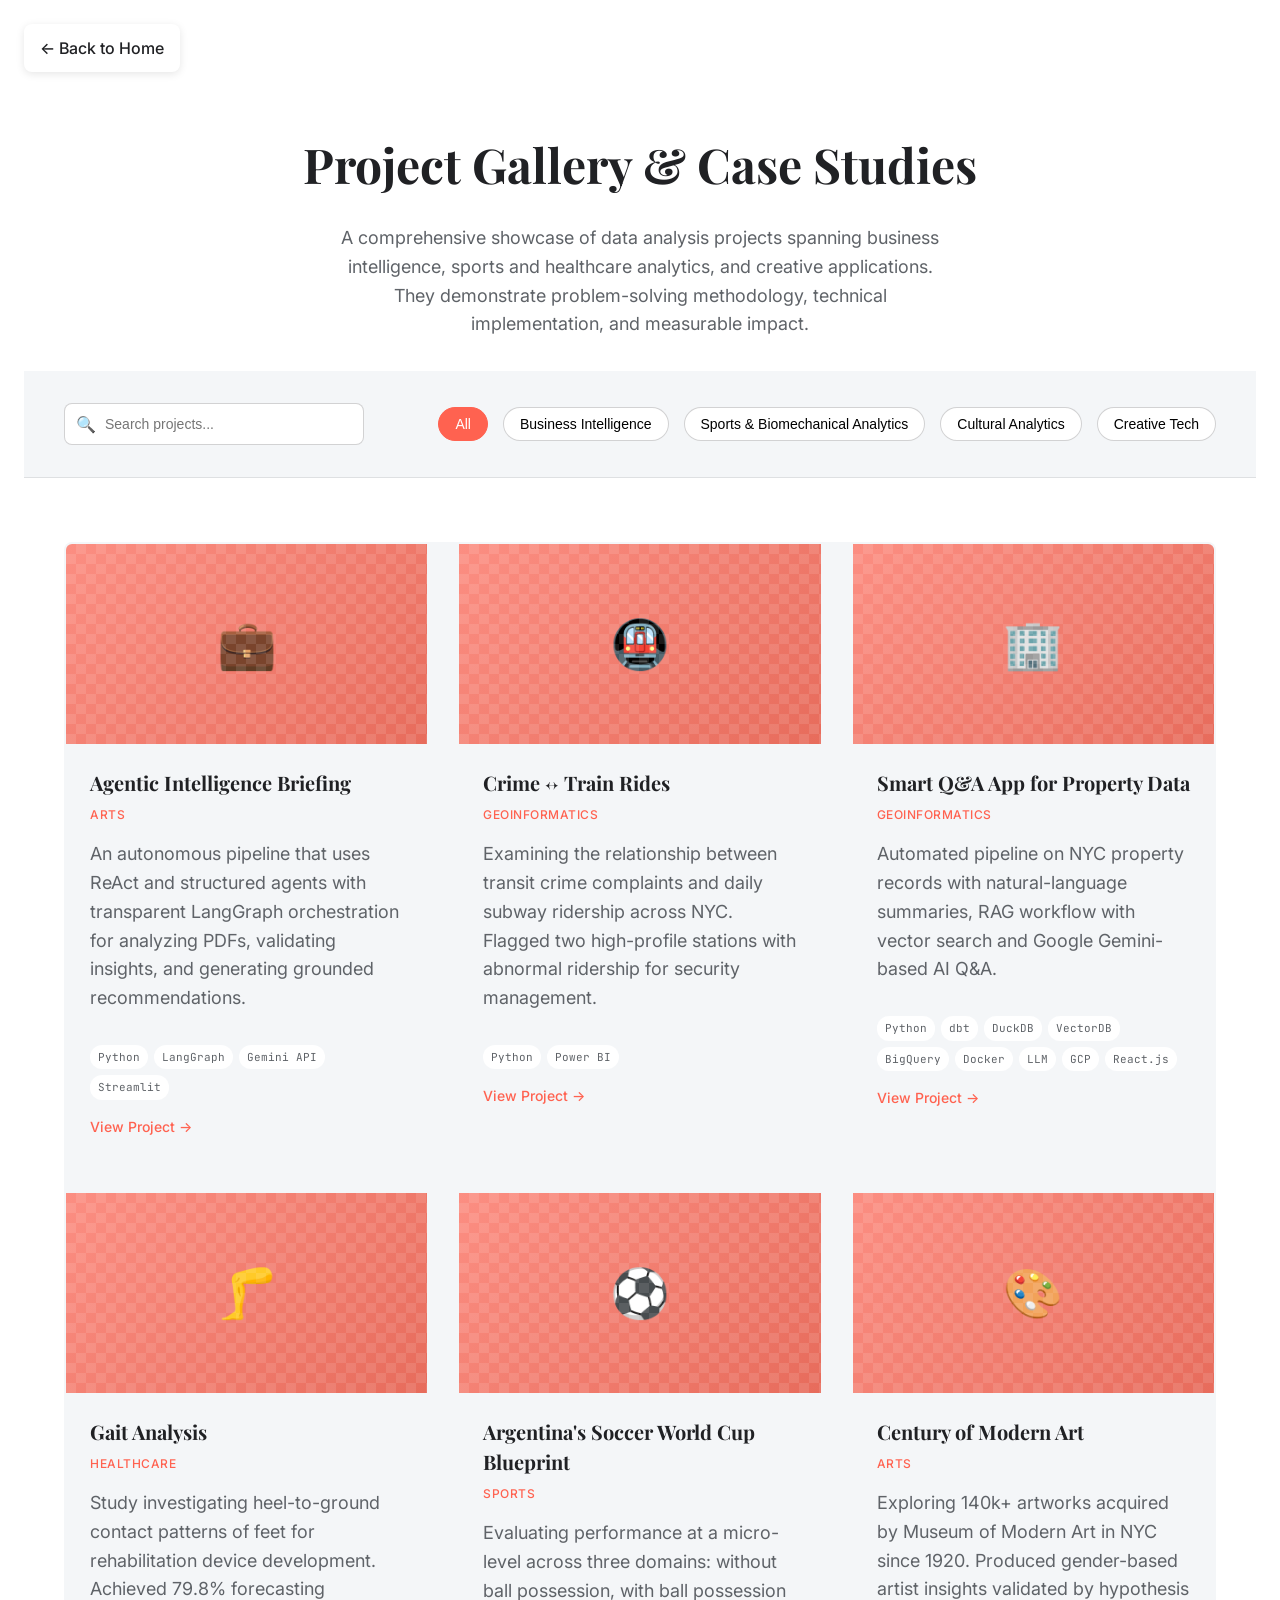
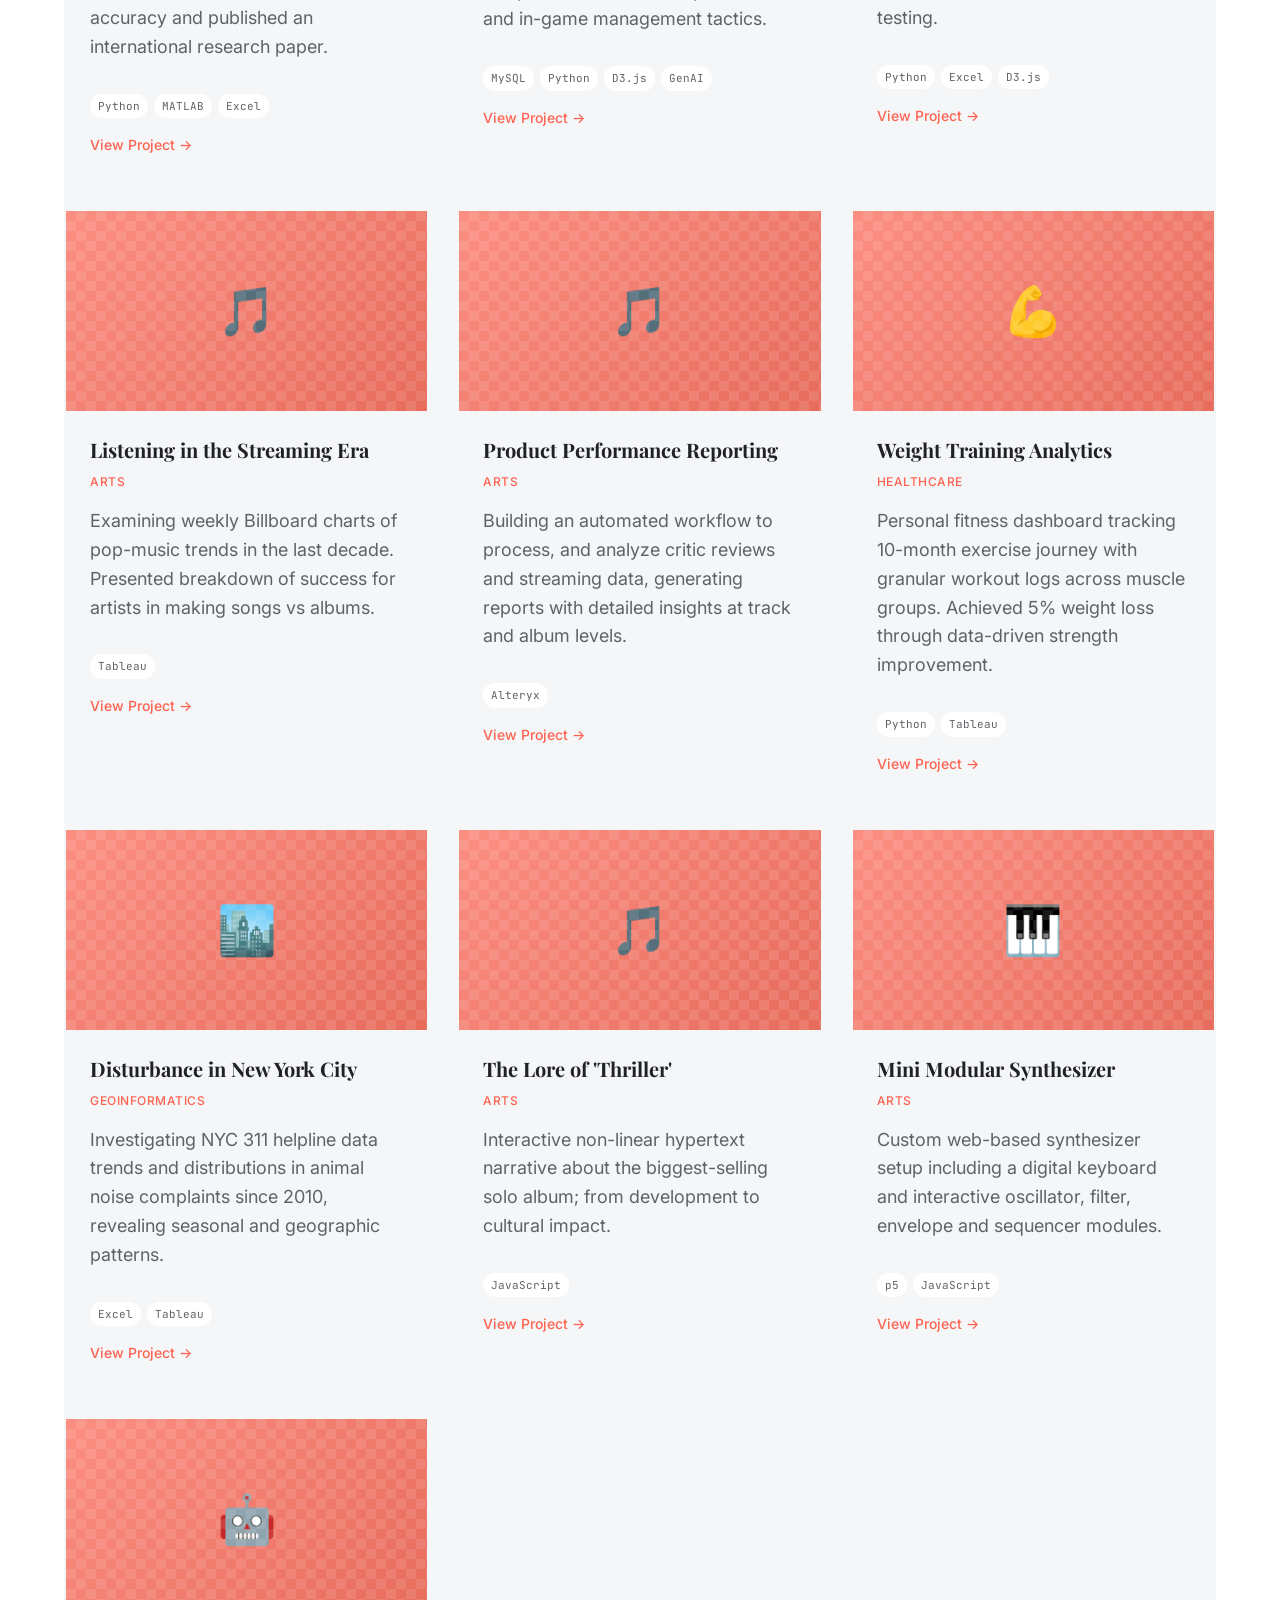
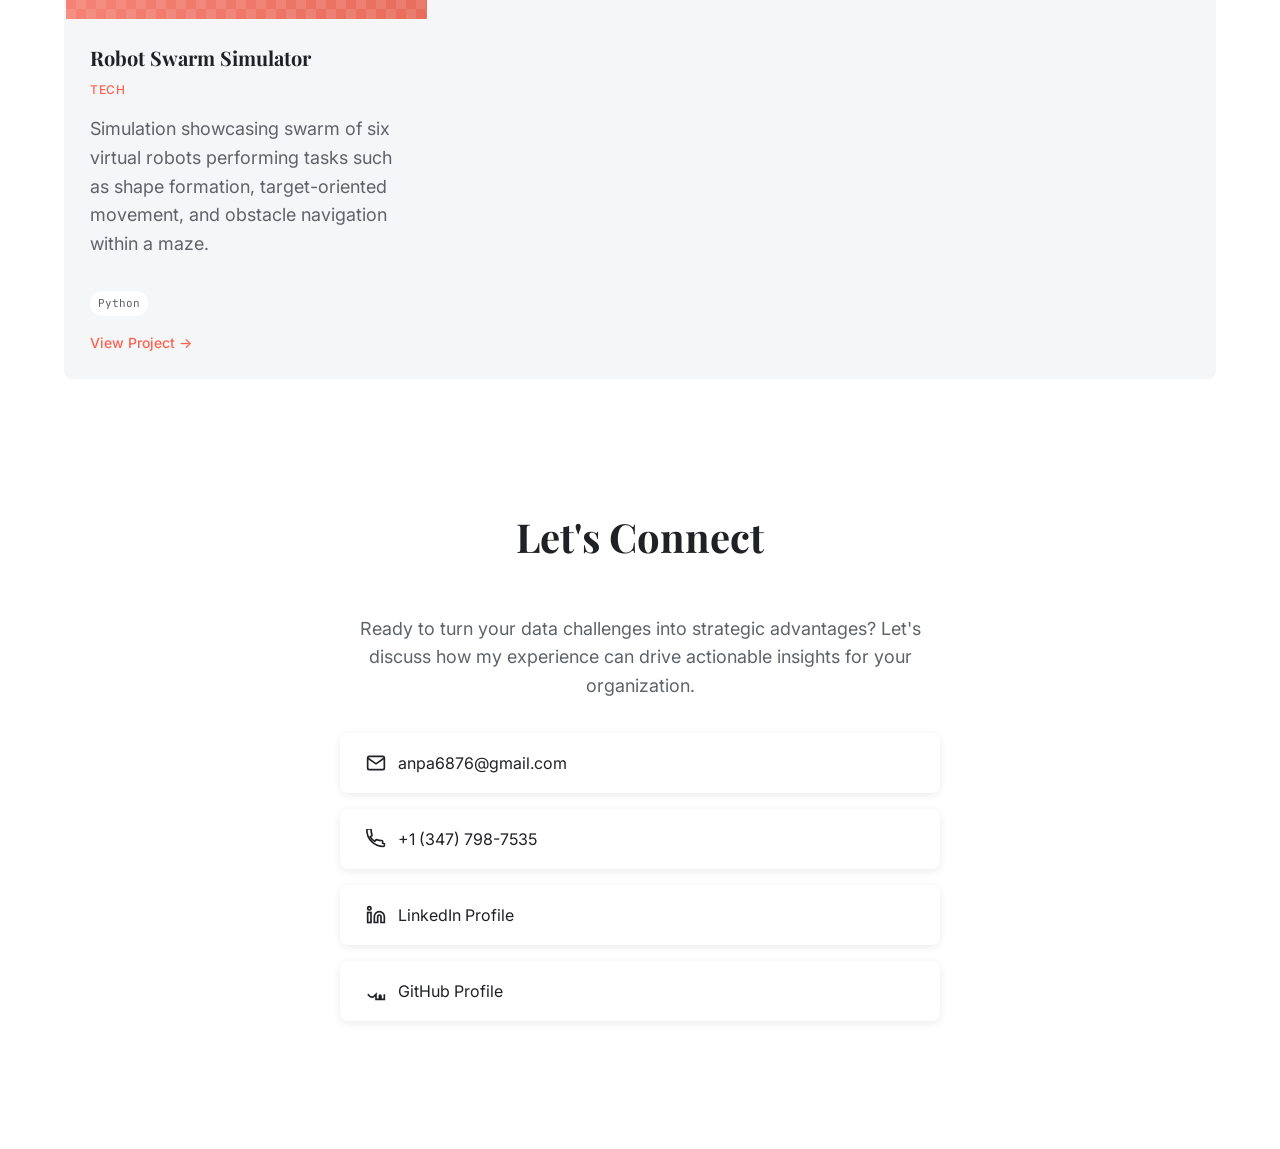
==== commit 0f2bed14: "New Experience + Project Updates" ====
--- a/projects.html
+++ b/projects.html
@@ -360,6 +360,33 @@
   <section class="projects-grid-full">
     <div class="container">
       <div class="grid" id="projectsGrid">
+        <!-- Agentic AI -->
+        <div class="project-card-full" data-category="business">
+          <div class="project-image">💼</div>
+          <div class="project-content-full">
+            <div class="project-header">
+              <div>
+                <h3 class="project-title-full">Agentic Intelligence Briefing</h3>
+                <div class="project-category">Arts</div>
+              </div>
+            </div>
+            <p class="project-description-full">
+              An autonomous pipeline that uses ReAct and structured agents with transparent LangGraph orchestration for analyzing PDFs, validating insights, and generating grounded recommendations.
+            </p>
+            <div class="project-tech-full">
+              <span class="tech-tag-full">Python</span>
+              <span class="tech-tag-full">LangGraph</span>
+              <span class="tech-tag-full">Gemini API</span>
+              <span class="tech-tag-full">Streamlit</span>
+            </div>
+            <div class="project-links">
+              <a href="https://github.com/a-partha/music_analytics_app/tree/main#agentic-music-analytics-pipeline" class="project-link-full" target="_blank" rel="noopener">
+                View Project →
+              </a>
+            </div>
+          </div>
+        </div>
+
         <!-- Crime & Transit -->
         <div class="project-card-full" data-category="business">
           <div class="project-image">🚇</div>
@@ -409,7 +436,7 @@
               <span class="tech-tag-full">React.js</span>              
             </div>
             <div class="project-links">
-              <a href="https://github.com/a-partha/real-estate-ai-qa" class="project-link-full" target="_blank" rel="noopener">
+              <a href="https://github.com/a-partha/real-estate-ai-qa?tab=readme-ov-file#nyc-property-deeds-qa-with-integrated-ai" class="project-link-full" target="_blank" rel="noopener">
                 
                 View Project →
               </a>
--- a/styles.css
+++ b/styles.css
@@ -335,7 +335,7 @@
 .projects-grid {
   grid-column: 1 / -1;
   display: grid;
-  grid-template-columns: repeat(auto-fit, minmax(350px, 1fr));
+  grid-template-columns: repeat(4, 1fr);
   gap: 32px;
   margin-bottom: 48px;
 }
@@ -501,7 +501,7 @@
   }
   
   .projects-grid {
-    grid-template-columns: repeat(auto-fit, minmax(300px, 1fr));
+    grid-template-columns: repeat(2, 1fr);
   }
 }
 
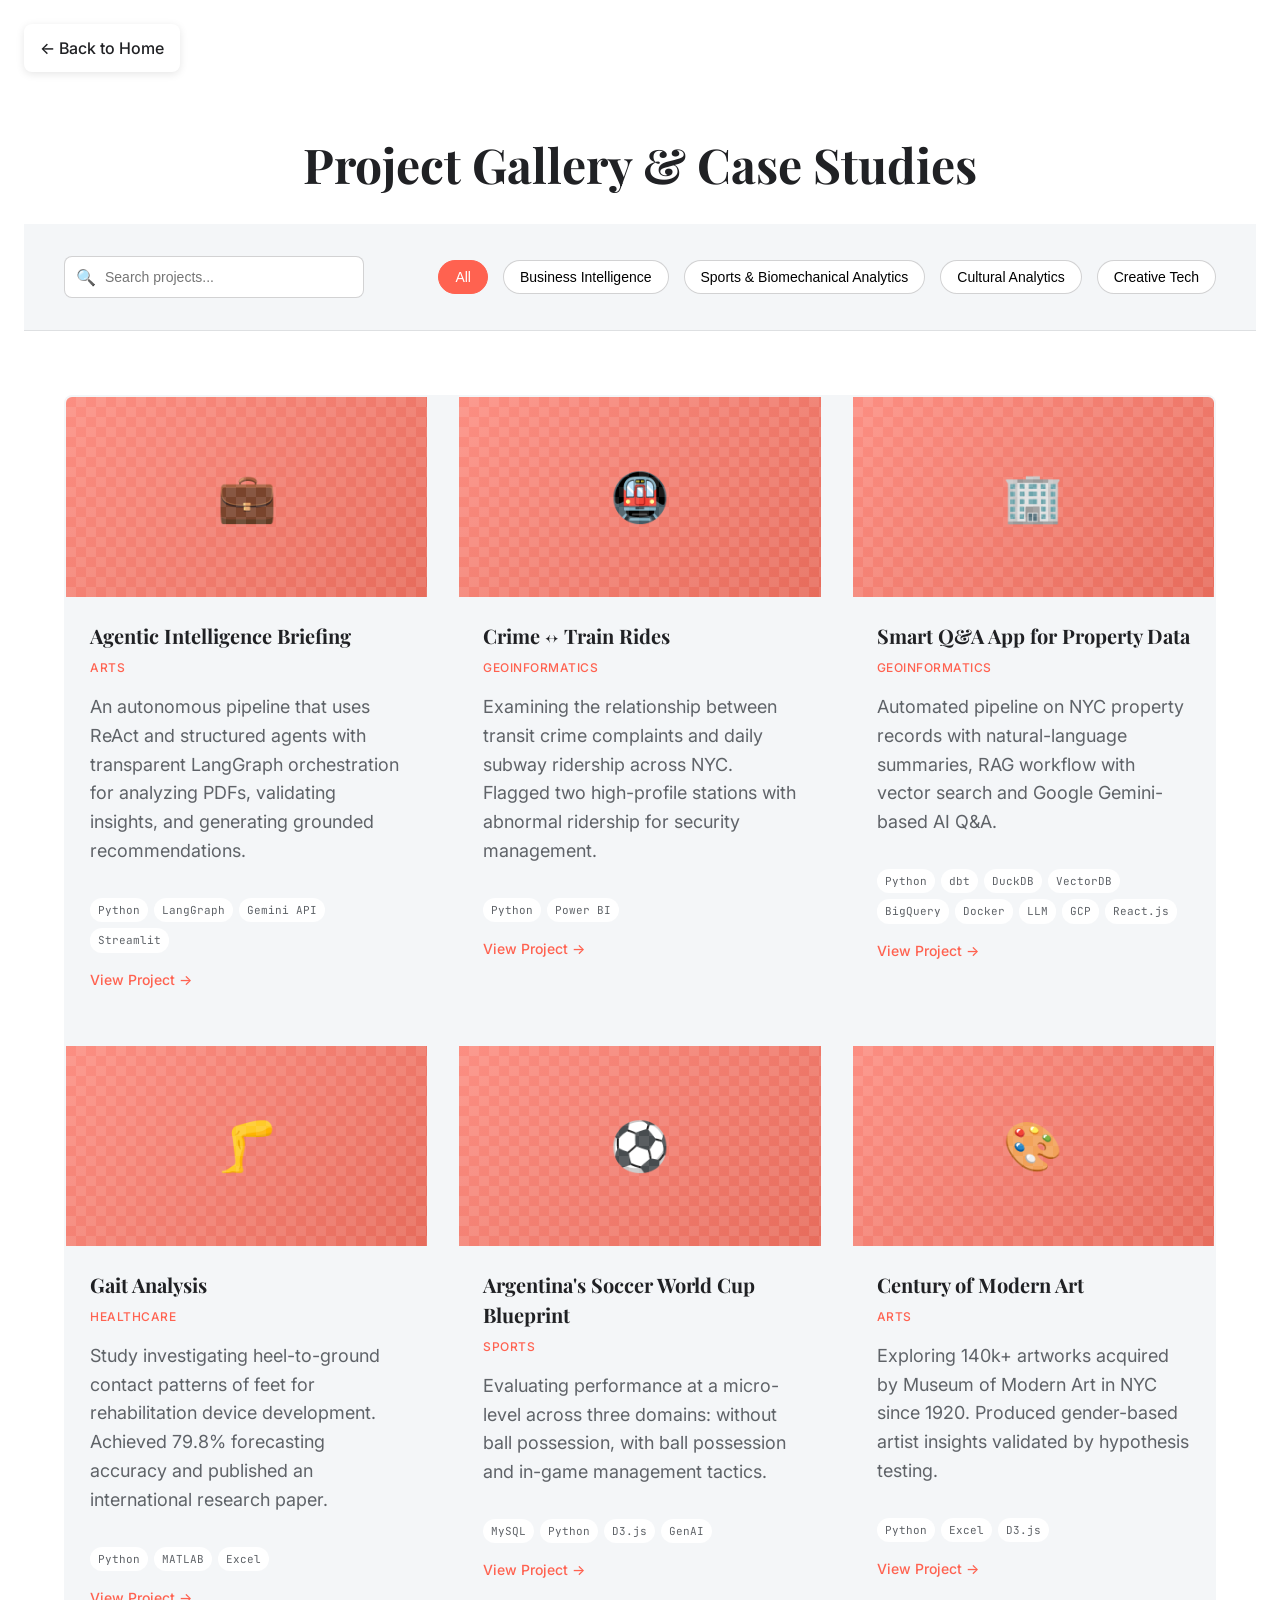
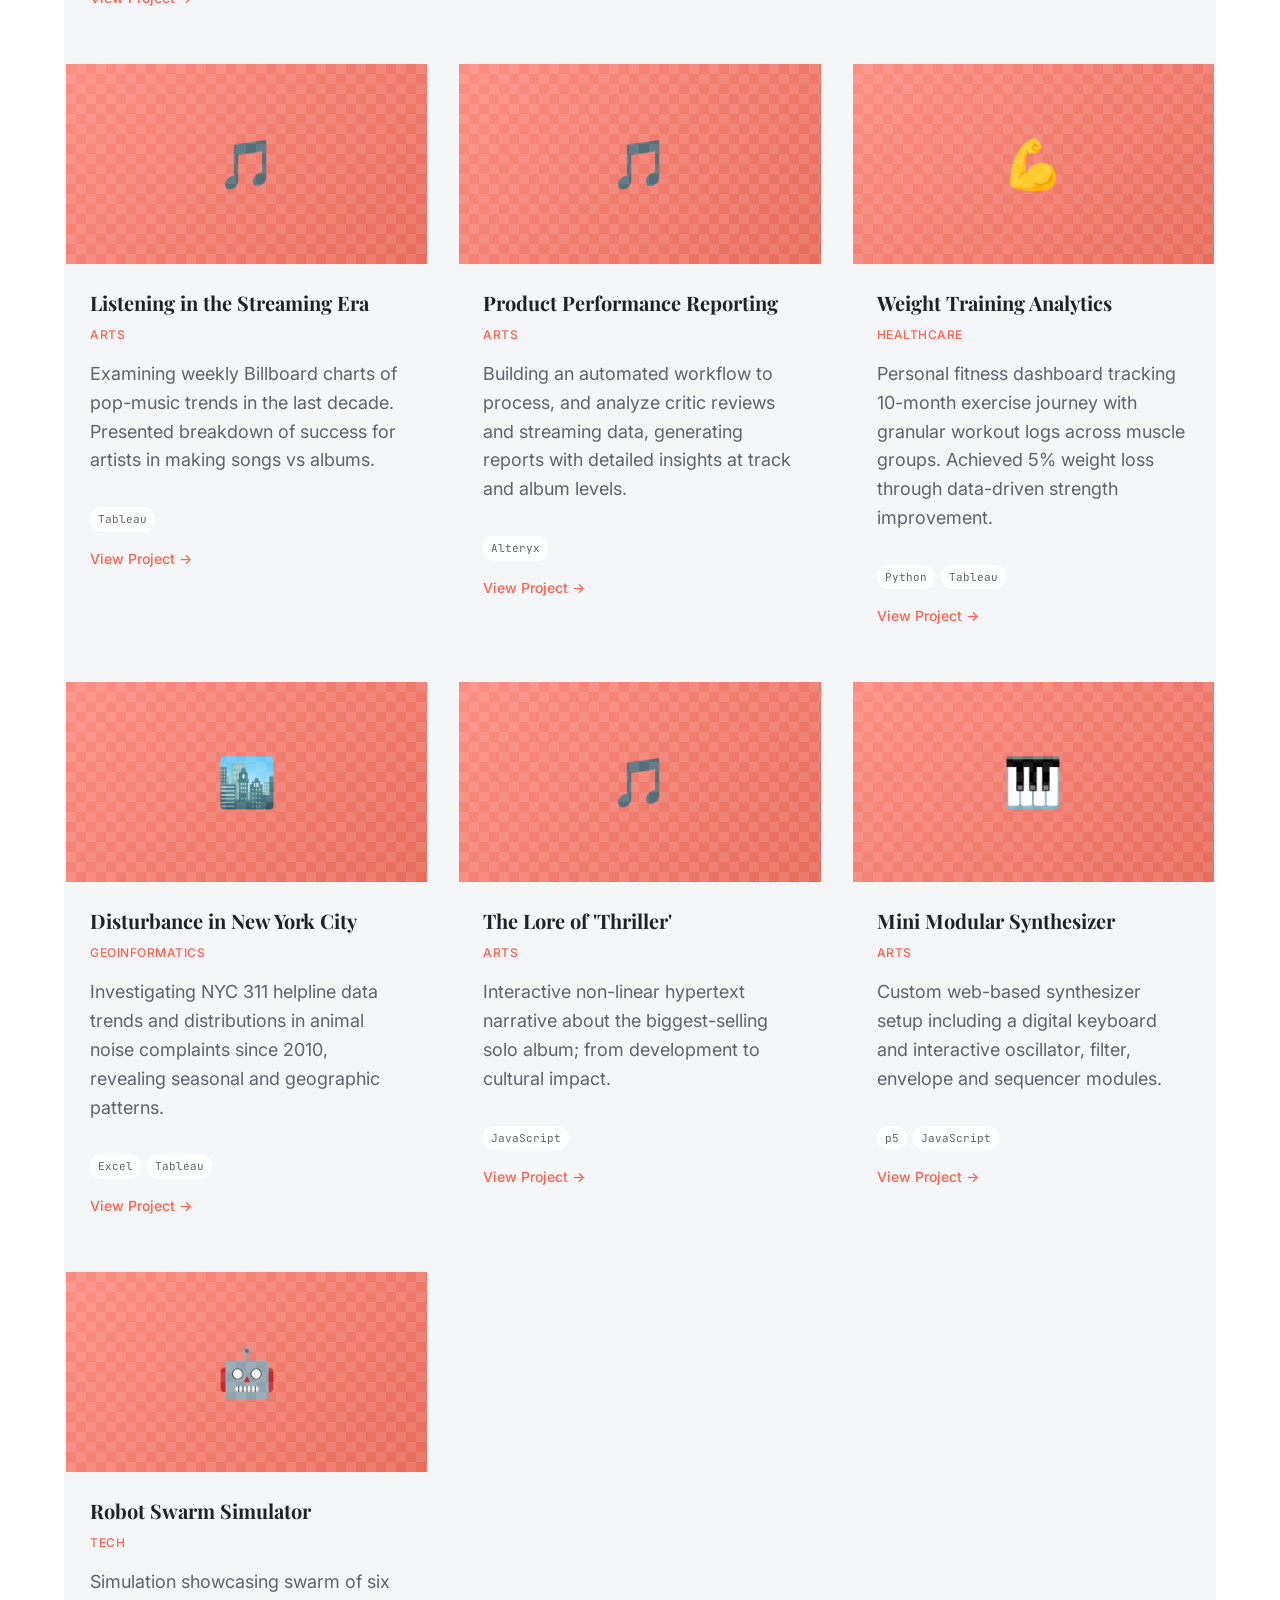
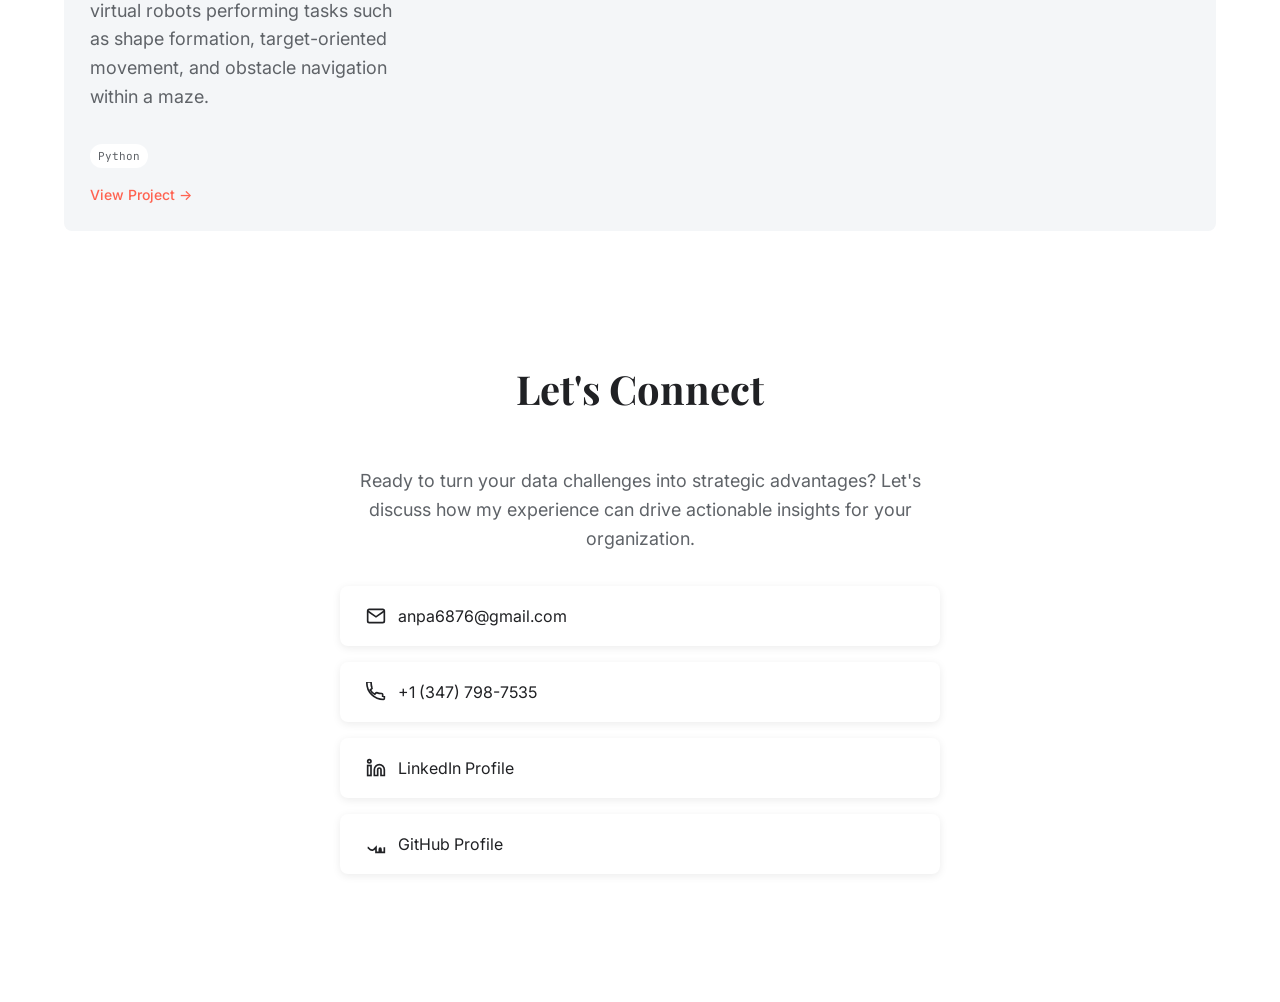
==== commit 40ee1e72: "Experience Changes" ====
--- a/projects.html
+++ b/projects.html
@@ -3,7 +3,7 @@
 <head>
   <meta charset="UTF-8">
   <meta name="viewport" content="width=device-width, initial-scale=1.0">
-  <title>Partha's Project Gallery & Case Studies</title>
+  <title>Ani Partha's Portfolio</title>
   <link rel="preconnect" href="https://fonts.googleapis.com">
   <link rel="preconnect" href="https://fonts.gstatic.com" crossorigin>
   <link href="https://fonts.googleapis.com/css2?family=Playfair+Display:wght@400;700&family=Inter:wght@400;500;600&family=JetBrains+Mono:wght@400;500&display=swap" rel="stylesheet">
@@ -320,7 +320,7 @@
   <section class="projects-hero">
     <div class="container">
       <h1>Project Gallery & Case Studies</h1>
-      <p>A comprehensive showcase of data analysis projects spanning business intelligence, sports and healthcare analytics, and creative applications. They demonstrate problem-solving methodology, technical implementation, and measurable impact.</p>
+      <!-- <p>A comprehensive showcase of projects spanning business intelligence, sports and healthcare analytics, and creative applications. They demonstrate problem-solving methodology, technical implementation, and measurable impact.</p> -->
       
       <!-- <div class="projects-stats">
         <div class="stat-item">
--- a/styles.css
+++ b/styles.css
@@ -132,7 +132,15 @@
   font-family: 'Playfair Display', serif;
   font-weight: 400;
   font-size: clamp(24px, 4vw, 28px);
-  margin-bottom: 8px;
+  margin-bottom: 0px;
+
+}
+
+.hero-name h4 {
+  font-family: 'Playfair Display', serif;
+  font-weight: 400;
+  font-size: clamp(16px, 4vw, 18px);
+  margin-bottom: 16px;
 
 }
 
